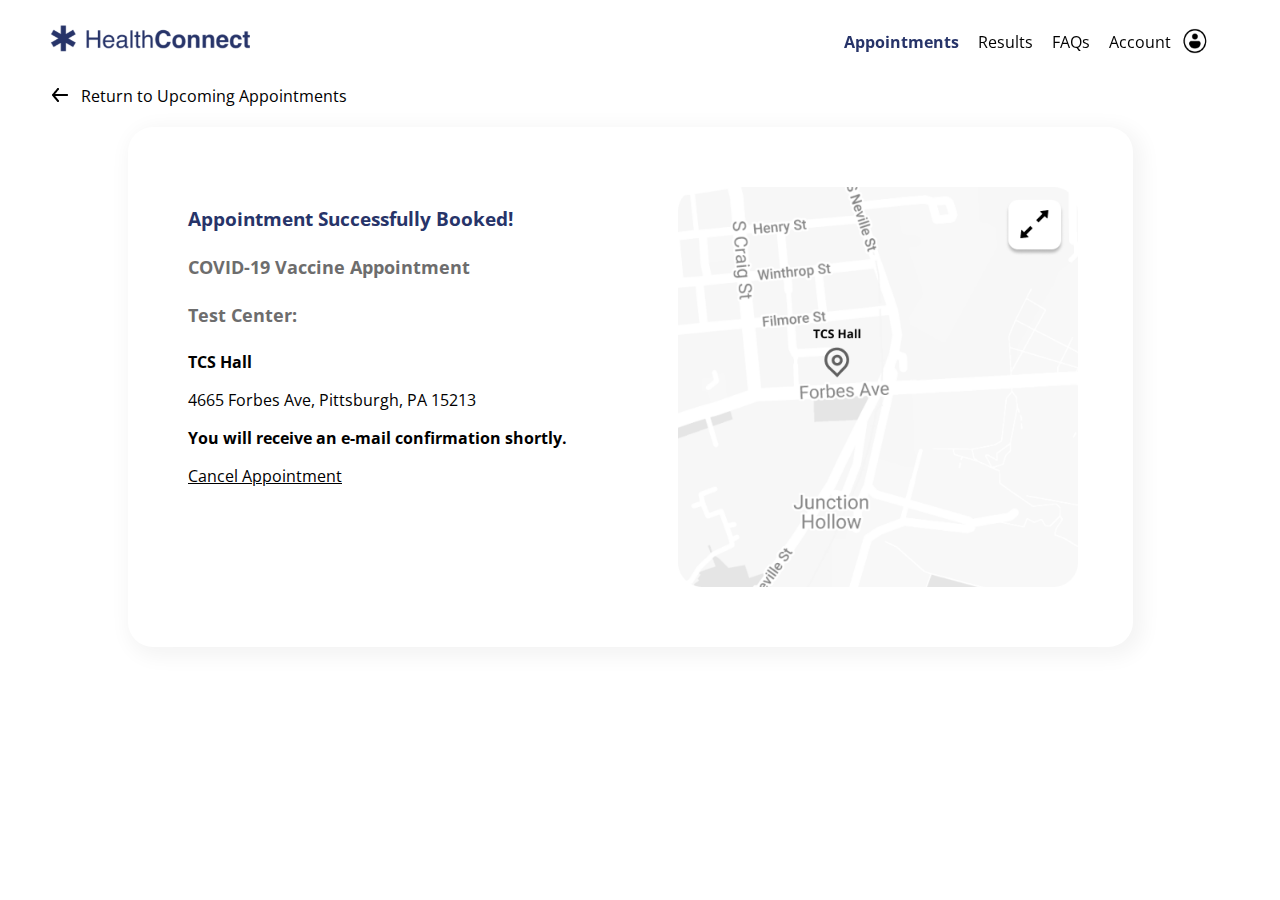
==== appointmentdetail1.html @ 1c45d636 "Initial commit, adding files" ====
<!DOCTYPE html>
<html lang="en">
<head>
    <title>HealthConnect Appointment Details</title>
    <link rel="stylesheet" type="text/css" href="style.css">
    <link rel="preconnect" href="https://fonts.googleapis.com">
    <link rel="preconnect" href="https://fonts.gstatic.com" crossorigin>
    <link href="https://fonts.googleapis.com/css2?family=Open+Sans:wght@300;400;600;700&display=swap" rel="stylesheet">
    <script src="main.js" type="text/javascript"></script>
</head>
<body>

<!--- return to upcoming appointments -->
<div class="goback">
    <a href="appointments.html"> <img class="backbuttonicon" alt="back button" src="back-button.png"></a>
    <a href="appointments.html">Return to Upcoming Appointments</a>
</div>

<!--- navigation bar -->
<div class="navigationbar">
    <a href="index.html">
        <img class="logo" src="HealthConnect-Logo.png" alt="HealthConnect Logo" >
    </a>
    <div class="navtabs">
        <ul>
            <a class="currentpage" href="appointments.html">Appointments</a>
            <a href="results.html">Results</a>
            <a>FAQs</a>
            <a>Account</a>
            <img class="accounticon" alt="account icon" src="account-icon.png" >
        </ul>
    </div>
</div>

<!--- appointment information and details -->
<div class="appointmentinformation" onload="addVaccineBrand()">
    <h3> Appointment Successfully Booked!</h3>
    <h4> COVID-19 Vaccine Appointment</h4>
    <h4>Test Center:</h4>
    <p class="locationheading">TCS Hall</p>
    <p>4665 Forbes Ave, Pittsburgh, PA 15213</p>
    <p class="dateheading">You will receive an e-mail confirmation shortly.</p>
    <p class="cancelappointment">Cancel Appointment</p>
    <img class="tcsmap" src="tcs-map.png" alt="tcs map">
</div>

</body>
</html>
---- style.css ----
/* styles for headings, paragraphs, and table data */

h1 {
    color: rgb(39, 52, 105);
    font-family: 'Open Sans', sans-serif;
}

h3 {
    color:  rgb(39, 52, 105);
    font-family: 'Open Sans', sans-serif;
}

h4 {
    font-family: 'Open Sans', sans-serif;
    color:  rgb(109,109,109);
    font-size: 18px;
}

a {
    text-decoration:  none;
    color: black;
}

p {
    font-family: 'Open Sans', sans-serif;
    font-weight: regular;
}

th {
    background-color: rgb(39, 52, 105);
    color: white;
    padding:  7px;
    font-weight:  normal;
}

td {
    border-bottom:  2px solid rgb(244,244,244);
    padding:  7px;
    }

table {
    border-collapse: collapse;
}

/* styles for different classes */

.currentpage {
    font-family: 'Open Sans', sans-serif;
    color: rgb(39, 52, 105);
    font-weight:  bold;
}

.navigationbar {
    font-family: 'Open Sans', sans-serif;
}

.logo {
    width:  244px;
    height:  38px;
    position: fixed; top: 23px;
    padding-left:  40px;
}

.navtabs {
    text-align:  right;
    position: fixed; top:  2px; right:  20px;
    padding-right:  40px;
    word-spacing:  15px;
}

.accounticon {
    width:  30px;
    height:  30px;
    position:  relative; top:  8px; right:  10px;
}

.login {
    text-align:  center;
    font-family: 'Open Sans', sans-serif;
    position:  fixed; top:  60%; left:  54%; margin-top:  -50px; margin-left: -50px;
    transform:  translate(-50%, -50%);
    border-radius:  25px;
    box-shadow:  5px 5px 20px 5px rgb(244,244,244);
    width:  550px;
    height:  400px;
    padding: 30px;
    border:  1px;
}

.button {
    background-color:rgb(39, 52, 105);
    border-radius:  8px;
    padding:  10px 132px;
    color:  white;
}

.formbutton {
    background-color:rgb(39, 52, 105);
    border-radius:  8px;
    padding:  10px 30px;
    color:  white;
    position:  fixed; left:  200px; top: 520px;
}

.formbutton2 {
    background-color:rgb(244, 244, 244);
    color:  black;
    border-radius:  8px;
    padding:  10px 30px;
    position:  absolute; top:  300px;
}

.formbutton3 {
    background-color:rgb(39, 52, 105);
    border-radius:  8px;
    padding:  10px 30px;
    color:  white;
    position:  relative; top:  -196px; left:  750px;
}

.logintextfield {
    width:  300px;
    height:  22px;
}

.header {
    text-align:  center;
    position:  relative; top:  90px;
}

.appointmentheader {
    text-align:  center;
    position:  relative; top:  100px;
}
.searchbar {
    font-family: 'Open Sans', sans-serif;
    position:  relative; top:  130px; left:  20px;
    word-spacing:  2px;
    border: 1px;
    padding: 15px;
    width: 95%;
    height:  100px;
    border-radius:  25px;
    box-shadow:  5px 5px 20px 5px rgb(244,244,244);
}

.searchicons {
    width:  65px;
    height:  20px;
    position:  relative; top:  3px;
}

.searchbutton {
    background-color:rgb(39, 52, 105);
    border-radius:  8px;
    padding:  5px 30px;
    color:  white;
    position:  relative; left:  50px;
}

.upcomingappointments, .resultstable {
    position:  relative; top:  180px; left:  30px;
    width:  95%;
    font-family: 'Open Sans', sans-serif;
    text-align:  left;
}

.viewdetails {
    text-decoration:  underline;
}

.cancelappointment, .forgotpassword {
    text-decoration:  underline;
}

.locationheading, .dateheading,.appointmentformheader {
    font-weight:  bold;
}

.appointmentformheaderconfirmation {
    font-weight:  bold;
    color: rgb(39, 52, 105);
}

.appointmentformheader2 {
    font-weight:  bold;
    position:  relative; top: 30px;
}

.vaccinelocation {
    font-family: 'Open Sans', sans-serif;
    font-weight: normal;
    line-height:  80%;
    position:  relative; top: -10px; left: 0px;
    border: 1px;
    width: 40%;
    height:  200px;
    padding-top: 10px;
    padding-left: 30px;
    border-radius:  25px;
    box-shadow:  5px 5px 20px 5px rgb(244,244,244);
}

.vaccinelocation2 {
    font-family: 'Open Sans', sans-serif;
    font-weight: normal;
    line-height:  80%;
    position:  relative; bottom:  220px; left: 500px;
    border: 1px;
    width: 40%;
    height:  200px;
    padding-top: 10px;
    padding-left: 30px;
    border-radius:  25px;
    box-shadow:  5px 5px 20px 5px rgb(244,244,244);
}

.goback {
    font-family: 'Open Sans', sans-serif;
    position:  relative; top:  70px; left:  45px;
}

.backbuttonicon {
    position:  relative; top:  5px; right:  5px;
}

.appointmentinformation {
    font-family: 'Open Sans', sans-serif;
    position:  relative; top:  90px; left:  120px;
    border: 1px;
    padding: 60px;
    width: 70%;
    height:  400px;
    border-radius:  25px;
    box-shadow:  5px 5px 20px 5px rgb(244,244,244);
}

.tcsmap {
    position:  absolute; top:  60px; left:  550px;
    width:  400px;
    height:  400px;
}

.resultsheading {
    position:  relative; top:  130px; left:  40px;
}

.schedappointment {
    position: relative; top:  200px; left: 40px;
}

.appointmentformpageheader {
    text-align:  center;
    position:  relative; top:  90px;
}

.progressbar {
    width: 407px;
    height:  51px;
}

.appointmentforminformation {
    font-family: 'Open Sans', sans-serif;
    position:  relative; top:  100px; left:  140px;
    border: 1px;
    padding:  5px 50px;
    width: 70%;
    height:  380px;
    border-radius:  25px;
    box-shadow:  5px 5px 20px 5px rgb(244,244,244);
}

.appointmentforminformation2 {
    font-family: 'Open Sans', sans-serif;
    position:  relative; top:  100px; left:  140px;
    border: 1px;
    padding:  5px 50px;
    width: 70%;
    height:  380px;
    border-radius:  25px;
    box-shadow:  5px 5px 20px 5px rgb(244,244,244);
}
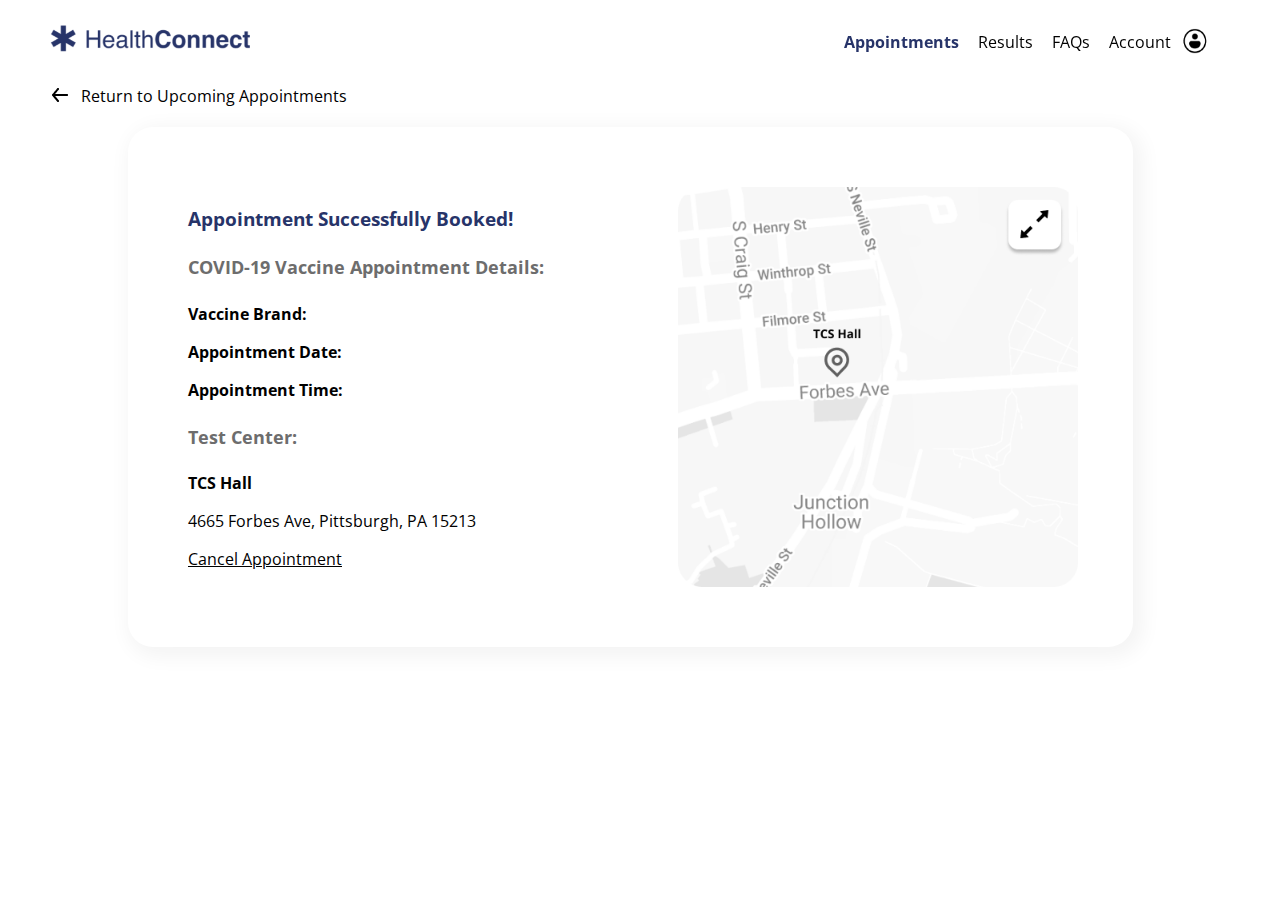
==== commit 71cb89e2: "adding local storage for apt date, time, vaccine brand" ====
--- a/appointmentdetail1.html
+++ b/appointmentdetail1.html
@@ -35,11 +35,22 @@
 <!--- appointment information and details -->
 <div class="appointmentinformation" onload="addVaccineBrand()">
     <h3> Appointment Successfully Booked!</h3>
-    <h4> COVID-19 Vaccine Appointment</h4>
+    <h4>COVID-19 Vaccine Appointment Details:</h4>
+    <p class="brandheading">Vaccine Brand: <span id="vaccinebrandid"></span></p>
+    <script>
+          document.getElementById('vaccinebrandid').innerHTML = localStorage.getItem("vaccinebrandvalue");
+    </script>
+    <p class="dateheading">Appointment Date: <span id="dosedateid"></span> </p>
+    <script>
+          document.getElementById("dosedateid").innerHTML = localStorage.getItem("dosedatevalue");
+    </script>
+    <p class="dateheading">Appointment Time: <span id="dosetimeid"></span></p>
+    <script>
+          document.getElementById("dosetimeid").innerHTML = localStorage.getItem("dosetimevalue");
+    </script>
     <h4>Test Center:</h4>
     <p class="locationheading">TCS Hall</p>
     <p>4665 Forbes Ave, Pittsburgh, PA 15213</p>
-    <p class="dateheading">You will receive an e-mail confirmation shortly.</p>
     <p class="cancelappointment">Cancel Appointment</p>
     <img class="tcsmap" src="tcs-map.png" alt="tcs map">
 </div>
--- a/style.css
+++ b/style.css
@@ -173,7 +173,7 @@
     text-decoration:  underline;
 }
 
-.locationheading, .dateheading,.appointmentformheader {
+.locationheading, .dateheading,.appointmentformheader, .brandheading {
     font-weight:  bold;
 }
 
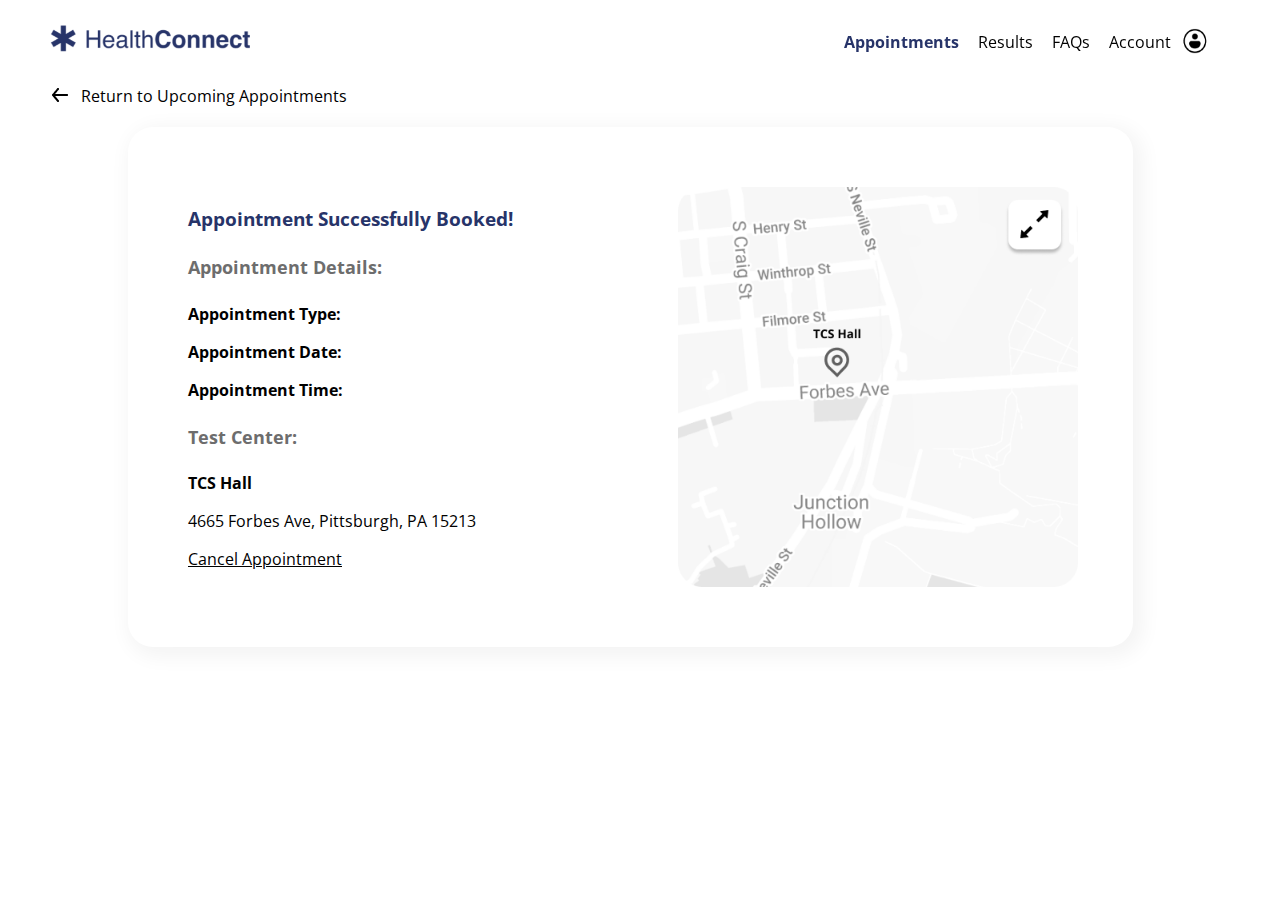
==== commit 03fbe405: "adding appointment types" ====
--- a/appointmentdetail1.html
+++ b/appointmentdetail1.html
@@ -35,8 +35,8 @@
 <!--- appointment information and details -->
 <div class="appointmentinformation" onload="addVaccineBrand()">
     <h3> Appointment Successfully Booked!</h3>
-    <h4>COVID-19 Vaccine Appointment Details:</h4>
-    <p class="brandheading">Vaccine Brand: <span id="vaccinebrandid"></span></p>
+    <h4>Appointment Details:</h4>
+    <p class="brandheading">Appointment Type: <span id="vaccinebrandid"></span></p>
     <script>
           document.getElementById('vaccinebrandid').innerHTML = localStorage.getItem("vaccinebrandvalue");
     </script>
--- a/style.css
+++ b/style.css
@@ -99,7 +99,7 @@
     border-radius:  8px;
     padding:  10px 30px;
     color:  white;
-    position:  fixed; left:  200px; top: 520px;
+    position:  fixed; left:  200px; top: 530px;
 }
 
 .formbutton2 {
@@ -265,7 +265,7 @@
     border: 1px;
     padding:  5px 50px;
     width: 70%;
-    height:  380px;
+    height:  430px;
     border-radius:  25px;
     box-shadow:  5px 5px 20px 5px rgb(244,244,244);
 }
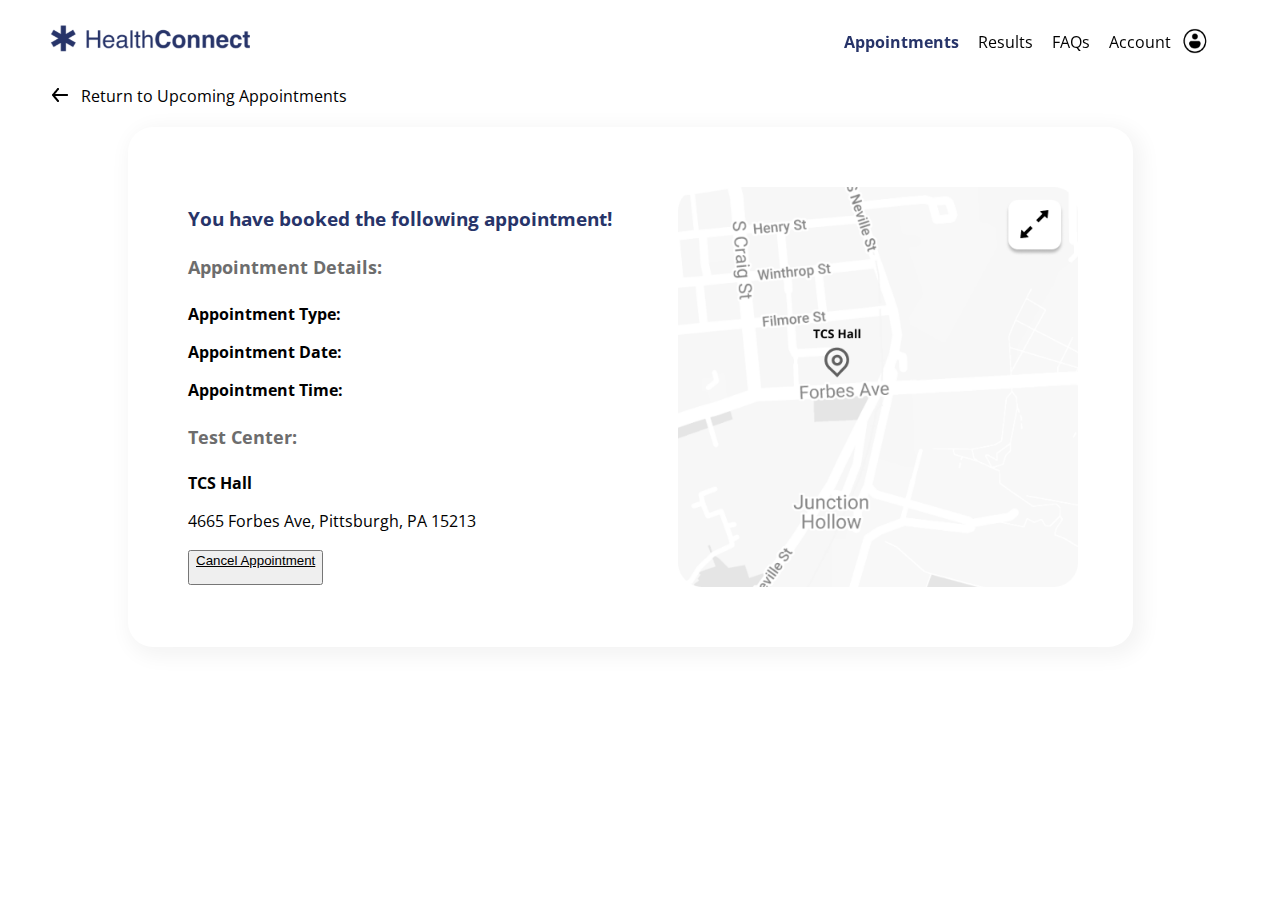
==== commit 787781bd: "adding cancelling appointment functionality" ====
--- a/appointmentdetail1.html
+++ b/appointmentdetail1.html
@@ -34,26 +34,18 @@
 
 <!--- appointment information and details -->
 <div class="appointmentinformation" onload="addVaccineBrand()">
-    <h3> Appointment Successfully Booked!</h3>
+    <h3>You have booked the following appointment!</h3>
     <h4>Appointment Details:</h4>
     <p class="brandheading">Appointment Type: <span id="vaccinebrandid"></span></p>
-    <script>
-          document.getElementById('vaccinebrandid').innerHTML = localStorage.getItem("vaccinebrandvalue");
-    </script>
     <p class="dateheading">Appointment Date: <span id="dosedateid"></span> </p>
-    <script>
-          document.getElementById("dosedateid").innerHTML = localStorage.getItem("dosedatevalue");
-    </script>
     <p class="dateheading">Appointment Time: <span id="dosetimeid"></span></p>
-    <script>
-          document.getElementById("dosetimeid").innerHTML = localStorage.getItem("dosetimevalue");
-    </script>
     <h4>Test Center:</h4>
     <p class="locationheading">TCS Hall</p>
     <p>4665 Forbes Ave, Pittsburgh, PA 15213</p>
-    <p class="cancelappointment">Cancel Appointment</p>
+    <button onclick="cancelAppointment()" class="cancelappointment">Cancel Appointment</p>
     <img class="tcsmap" src="tcs-map.png" alt="tcs map">
 </div>
 
+<script src="main3.js" type="text/javascript"></script>
 </body>
 </html>--- a/style.css
+++ b/style.css
@@ -21,7 +21,7 @@
     color: black;
 }
 
-p {
+p, span {
     font-family: 'Open Sans', sans-serif;
     font-weight: regular;
 }
@@ -159,7 +159,7 @@
 }
 
 .upcomingappointments, .resultstable {
-    position:  relative; top:  180px; left:  30px;
+    position:  fixed; top:  450px; left:  30px;
     width:  95%;
     font-family: 'Open Sans', sans-serif;
     text-align:  left;
@@ -281,4 +281,29 @@
     box-shadow:  5px 5px 20px 5px rgb(244,244,244);
 }
 
-
+.newappointment {
+    position: relative; top:  210px; left:  25px;
+    display:  inline-block;
+}
+
+.newappointment p {
+    text-align: inline-block;
+}
+
+.dosetimetable {
+    position: fixed; top: 503px; left:  170px;
+}
+
+.dosebrandtable {
+    position: fixed; top: 503px; left:  305px;
+}
+
+.doselocationtable {
+    position: fixed; top: 503px; left:  715px;
+}
+
+.detailappointmenttable {
+    position: fixed; top: 503px; left:  920px;
+}
+
+
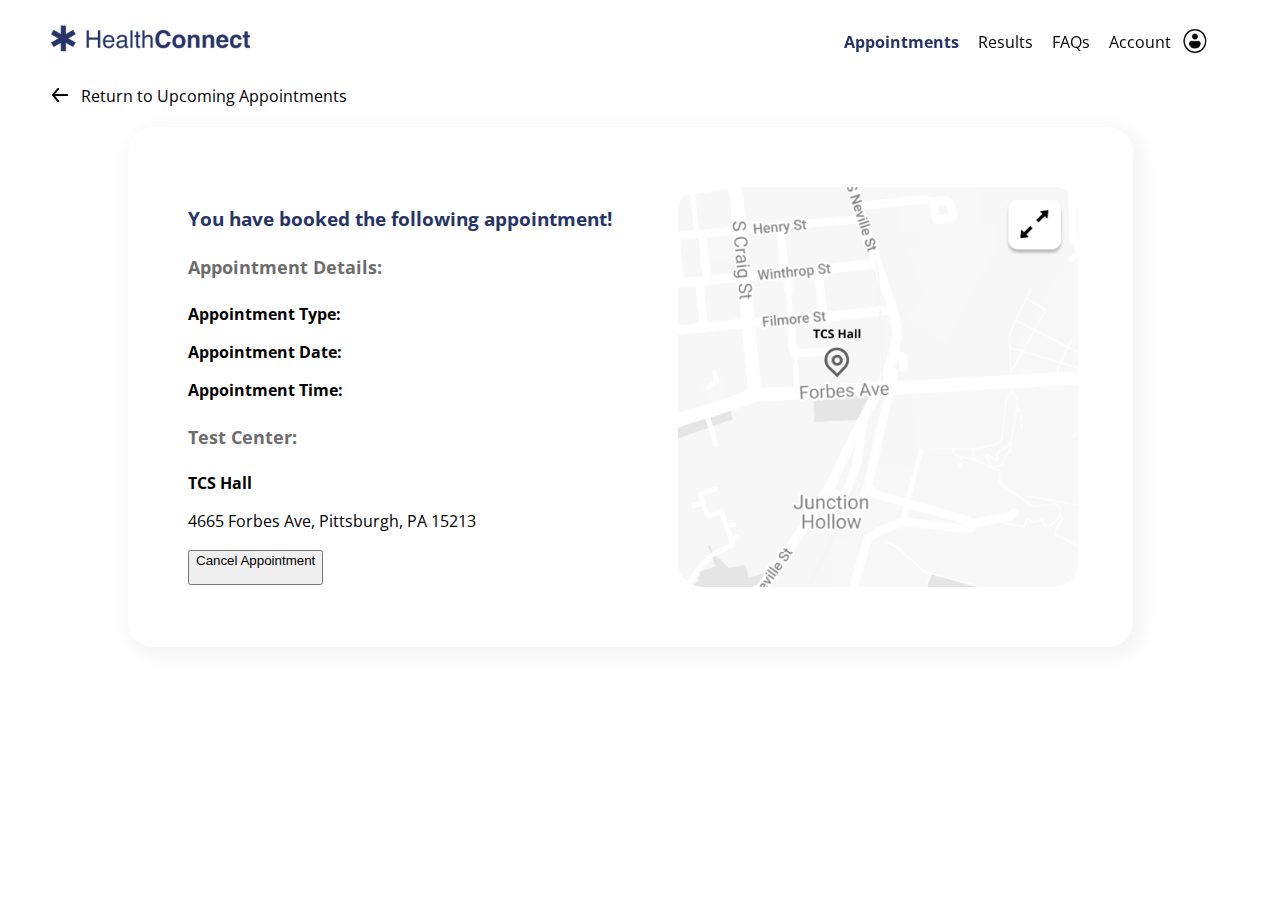
==== commit 36aef8bf: "organizing assets and relinking images" ====
--- a/appointmentdetail1.html
+++ b/appointmentdetail1.html
@@ -12,14 +12,14 @@
 
 <!--- return to upcoming appointments -->
 <div class="goback">
-    <a href="appointments.html"> <img class="backbuttonicon" alt="back button" src="back-button.png"></a>
+    <a href="appointments.html"> <img class="backbuttonicon" alt="back button" src="Assets/back-button.png"></a>
     <a href="appointments.html">Return to Upcoming Appointments</a>
 </div>
 
 <!--- navigation bar -->
 <div class="navigationbar">
     <a href="index.html">
-        <img class="logo" src="HealthConnect-Logo.png" alt="HealthConnect Logo" >
+        <img class="logo" src="Assets/HealthConnect-Logo.png" alt="HealthConnect Logo" >
     </a>
     <div class="navtabs">
         <ul>
@@ -27,7 +27,7 @@
             <a href="results.html">Results</a>
             <a>FAQs</a>
             <a>Account</a>
-            <img class="accounticon" alt="account icon" src="account-icon.png" >
+            <img class="accounticon" alt="account icon" src="Assets/account-icon.png" >
         </ul>
     </div>
 </div>
@@ -43,7 +43,7 @@
     <p class="locationheading">TCS Hall</p>
     <p>4665 Forbes Ave, Pittsburgh, PA 15213</p>
     <button onclick="cancelAppointment()" class="cancelappointment">Cancel Appointment</p>
-    <img class="tcsmap" src="tcs-map.png" alt="tcs map">
+    <img class="tcsmap" src="Assets/tcs-map.png" alt="tcs map">
 </div>
 
 <script src="main3.js" type="text/javascript"></script>
--- a/style.css
+++ b/style.css
@@ -169,7 +169,7 @@
     text-decoration:  underline;
 }
 
-.cancelappointment, .forgotpassword {
+.forgotpassword {
     text-decoration:  underline;
 }
 
@@ -295,15 +295,15 @@
 }
 
 .dosebrandtable {
-    position: fixed; top: 503px; left:  305px;
+    position: fixed; top: 503px; left:  280px;
 }
 
 .doselocationtable {
-    position: fixed; top: 503px; left:  715px;
+    position: fixed; top: 503px; left:  650px;
 }
 
 .detailappointmenttable {
-    position: fixed; top: 503px; left:  920px;
-}
-
-
+    position: fixed; top: 503px; left:  835px;
+}
+
+
